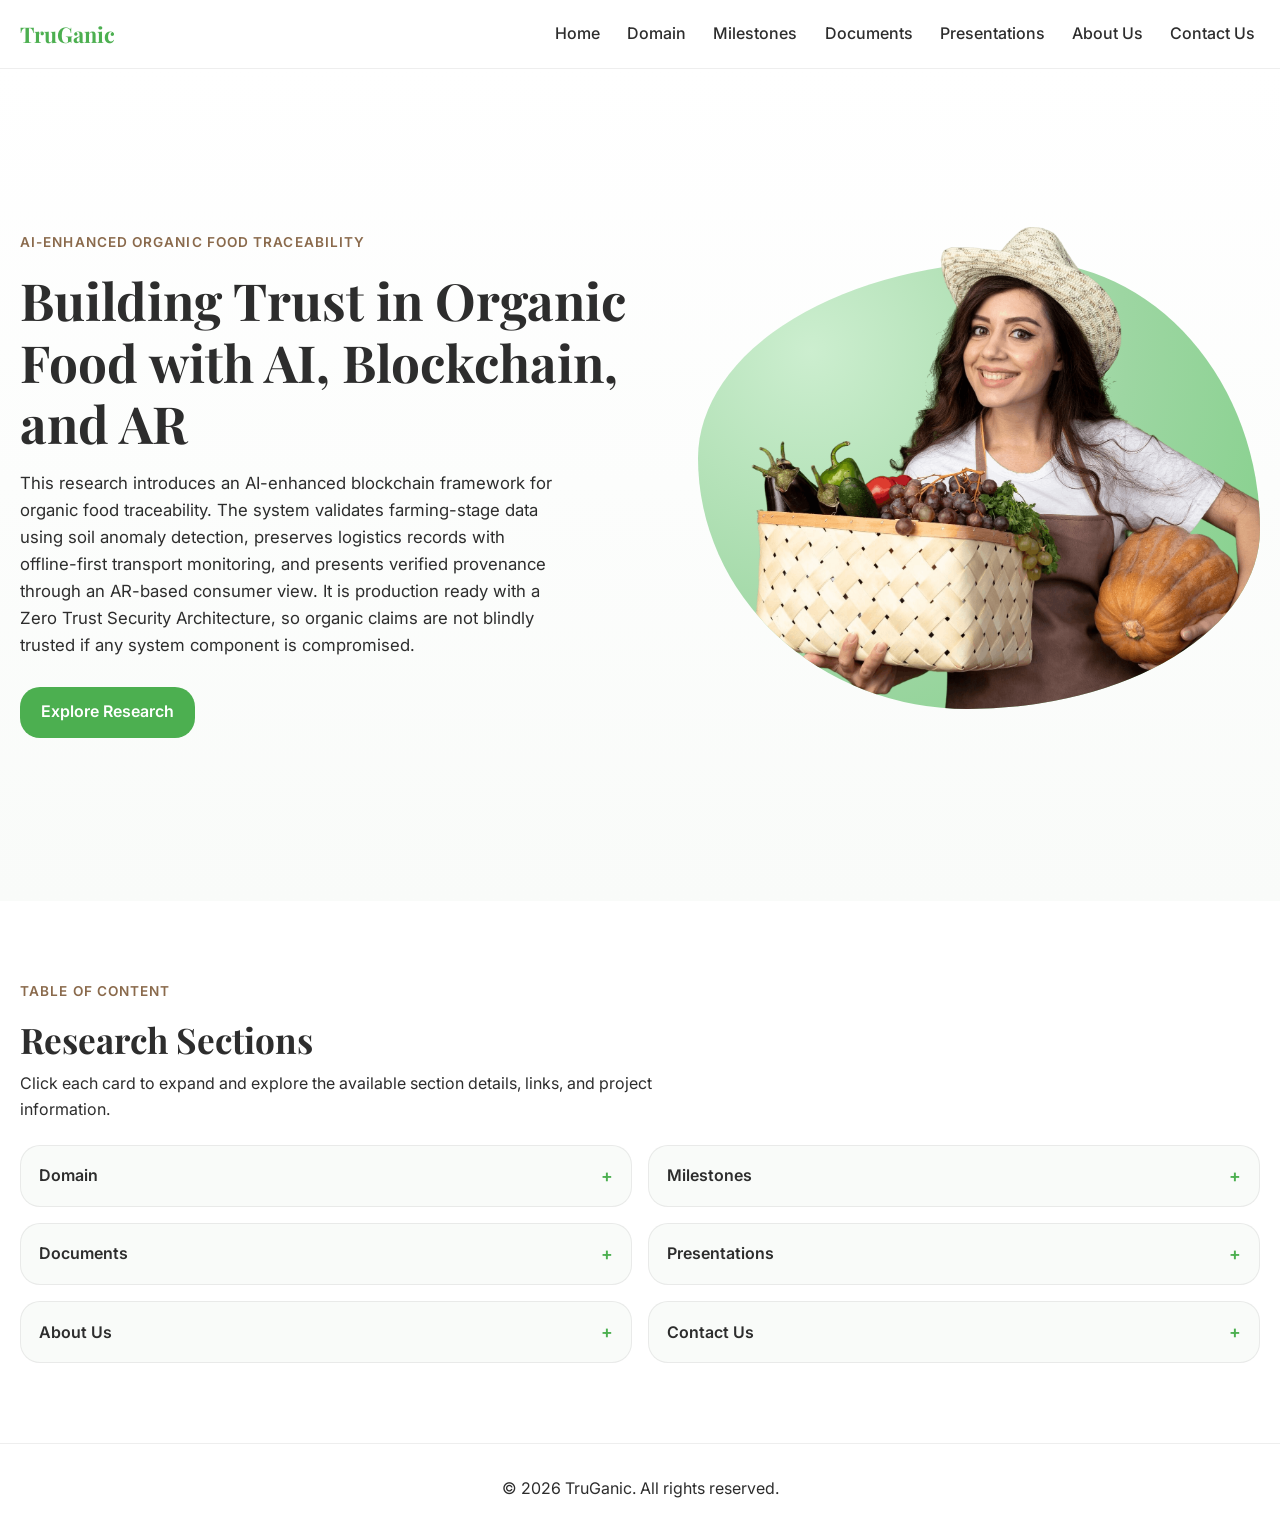
==== index.html @ d29c2b4c "Add new HTML pages for About, Contact, Documents, Domain, Milestones, Presentations, and Home sectio" ====
<!doctype html>
<html lang="en">
  <head>
    <meta charset="UTF-8" />
    <meta name="viewport" content="width=device-width, initial-scale=1.0" />
    <title>TruGanic | Home</title>
    <meta
      name="description"
      content="Production-ready organic food traceability platform with AI, blockchain, AR, and Zero Trust security architecture."
    />
    <link rel="preconnect" href="https://fonts.googleapis.com" />
    <link rel="preconnect" href="https://fonts.gstatic.com" crossorigin />
    <link
      href="https://fonts.googleapis.com/css2?family=Inter:wght@400;500;600;700&family=Playfair+Display:wght@600;700&display=swap"
      rel="stylesheet"
    />
    <link rel="stylesheet" href="./css/style.css" />
  </head>
  <body>
    <header class="site-header">
      <nav class="navbar container" aria-label="Main navigation">
        <a href="#" class="brand">TruGanic</a>
        <button
          class="nav-toggle"
          type="button"
          aria-expanded="false"
          aria-controls="primary-menu"
        >
          Menu
        </button>
        <ul class="nav-links" id="primary-menu">
          <li><a href="#">Home</a></li>
          <li><a href="./domain.html">Domain</a></li>
          <li><a href="./milestones.html">Milestones</a></li>
          <li><a href="./documents.html">Documents</a></li>
          <li><a href="./presentations.html">Presentations</a></li>
          <li><a href="./about.html">About Us</a></li>
          <li><a href="./contact.html">Contact Us</a></li>
        </ul>
      </nav>
    </header>

    <main>
      <section class="hero section-spacing">
        <div class="hero-inner container">
          <div class="hero-content">
            <p class="eyebrow">AI-Enhanced Organic Food Traceability</p>
            <h1>Building Trust in Organic Food with AI, Blockchain, and AR</h1>
            <p class="hero-text">
              This research introduces an AI-enhanced blockchain framework for
              organic food traceability. The system validates farming-stage
              data using soil anomaly detection, preserves logistics records
              with offline-first transport monitoring, and presents verified
              provenance through an AR-based consumer view. It is production
              ready with a Zero Trust Security Architecture, so organic claims
              are not blindly trusted if any system component is compromised.
            </p>
            <a href="#table-of-content" class="btn-primary">Explore Research</a>
          </div>

          <div class="hero-visual" aria-label="Gardener illustration">
            <div class="blob">
              <div class="blob-bottom-clip" aria-hidden="true">
                <img
                  class="hero-person hero-person-base"
                  src="./assets/images/smiling-young-female-gardener-uniform-wearing-gardening-hat-holds-vegetable-basket-pumpkin-isolated-green-wall-with-copy-space.png"
                  alt=""
                />
              </div>
              <img
                class="hero-person hero-person-pop"
                src="./assets/images/smiling-young-female-gardener-uniform-wearing-gardening-hat-holds-vegetable-basket-pumpkin-isolated-green-wall-with-copy-space.png"
                alt="Smiling gardener holding fresh organic produce"
              />
            </div>
          </div>
        </div>
      </section>

      <section id="table-of-content" class="toc section-spacing">
        <div class="container">
          <p class="eyebrow">Table of Content</p>
          <h2 class="toc-title">Research Sections</h2>
          <p class="toc-text">
            Click each card to expand and explore the available section
            details, links, and project information.
          </p>
          <div class="toc-grid">
            <details id="domain-card" class="toc-card">
              <summary>Domain</summary>
              <div class="toc-card-body">
                <p>
                  This section presents the domain details of the project and
                  summarizes the key findings gathered through the literature
                  survey.
                </p>
                <ul class="toc-list">
                  <li>Literature survey</li>
                  <li>Research gap</li>
                  <li>Research problem</li>
                  <li>Research objectives</li>
                  <li>Methodology</li>
                  <li>Technologies used</li>
                </ul>
                <a href="./domain.html" class="toc-more-btn">Go to Section</a>
              </div>
            </details>
            <details id="milestones-card" class="toc-card">
              <summary>Milestones</summary>
              <div class="toc-card-body">
                <p>
                  This section covers all project assessments with assessment
                  details, scheduled date, and allocated marks.
                </p>
                <p class="toc-select-label">
                  Choose an assessment
                </p>
                <div class="modern-select" id="milestone-select">
                  <button
                    type="button"
                    class="modern-select-trigger"
                    aria-expanded="false"
                  >
                    <span class="modern-select-value">Project Proposal</span>
                    <span class="modern-select-chevron" aria-hidden="true"></span>
                  </button>
                  <ul class="modern-select-menu">
                    <li>
                      <button type="button" class="modern-select-option is-active" data-value="proposal">
                        Project Proposal
                      </button>
                    </li>
                    <li>
                      <button type="button" class="modern-select-option" data-value="progress-1">
                        Progress Presentation - 1
                      </button>
                    </li>
                    <li>
                      <button type="button" class="modern-select-option" data-value="progress-2">
                        Progress Presentation - 2
                      </button>
                    </li>
                    <li>
                      <button type="button" class="modern-select-option" data-value="research-paper">
                        Research Paper
                      </button>
                    </li>
                    <li>
                      <button type="button" class="modern-select-option" data-value="final-report">
                        Final Report &amp; Presentation
                      </button>
                    </li>
                    <li>
                      <button type="button" class="modern-select-option" data-value="checklist">
                        CheckList Documents
                      </button>
                    </li>
                    <li>
                      <button type="button" class="modern-select-option" data-value="website">
                        Website
                      </button>
                    </li>
                    <li>
                      <button type="button" class="modern-select-option" data-value="log-book">
                        Log Book
                      </button>
                    </li>
                  </ul>
                </div>
                <div class="milestone-panel">
                  <div class="milestone-item is-active" data-milestone="proposal">
                    <p><strong>Assessment:</strong> Project Proposal</p>
                    <p><strong>Date:</strong> TBA</p>
                    <p><strong>Marks:</strong> TBA</p>
                  </div>
                  <div class="milestone-item" data-milestone="progress-1">
                    <p><strong>Assessment:</strong> Progress Presentation - 1</p>
                    <p><strong>Date:</strong> TBA</p>
                    <p><strong>Marks:</strong> TBA</p>
                  </div>
                  <div class="milestone-item" data-milestone="progress-2">
                    <p><strong>Assessment:</strong> Progress Presentation - 2</p>
                    <p><strong>Date:</strong> TBA</p>
                    <p><strong>Marks:</strong> TBA</p>
                  </div>
                  <div class="milestone-item" data-milestone="research-paper">
                    <p><strong>Assessment:</strong> Research Paper</p>
                    <p><strong>Date:</strong> TBA</p>
                    <p><strong>Marks:</strong> TBA</p>
                  </div>
                  <div class="milestone-item" data-milestone="final-report">
                    <p><strong>Assessment:</strong> Final Report &amp; Presentation</p>
                    <p><strong>Date:</strong> TBA</p>
                    <p><strong>Marks:</strong> TBA</p>
                  </div>
                  <div class="milestone-item" data-milestone="checklist">
                    <p><strong>Assessment:</strong> CheckList Documents</p>
                    <p><strong>Date:</strong> TBA</p>
                    <p><strong>Marks:</strong> TBA</p>
                  </div>
                  <div class="milestone-item" data-milestone="website">
                    <p><strong>Assessment:</strong> Website</p>
                    <p><strong>Date:</strong> TBA</p>
                    <p><strong>Marks:</strong> TBA</p>
                  </div>
                  <div class="milestone-item" data-milestone="log-book">
                    <p><strong>Assessment:</strong> Log Book</p>
                    <p><strong>Date:</strong> TBA</p>
                    <p><strong>Marks:</strong> TBA</p>
                  </div>
                </div>
                <a href="./milestones.html" class="toc-more-btn">Go to Section</a>
              </div>
            </details>
            <details id="documents-card" class="toc-card">
              <summary>Documents</summary>
              <div class="toc-card-body">
                <p>
                  This section lists produced and pending project documents.
                  Links are provided for users to view each item.
                </p>
                <ul class="toc-list">
                  <li><a href="./documents.html#project-charter">Project Charter</a></li>
                  <li><a href="./documents.html#project-taf">Project TAF</a></li>
                  <li><a href="./documents.html#project-proposals">Project Proposals</a></li>
                  <li><a href="./documents.html#final-reports">Final Reports</a></li>
                  <li><a href="./documents.html#log-books">Log Books</a></li>
                  <li><a href="./documents.html#research-paper">Research Paper</a></li>
                </ul>
                <a href="./documents.html" class="toc-more-btn">Go to Section</a>
              </div>
            </details>
            <details id="presentations-card" class="toc-card">
              <summary>Presentations</summary>
              <div class="toc-card-body">
                <p>
                  This section provides slides used in past presentations and
                  keeps provision for future presentation uploads.
                </p>
                <ul class="toc-list">
                  <li><a href="./presentations.html#proposal-presentation">Proposal Presentation</a></li>
                  <li><a href="./presentations.html#progress-presentation-1">Progress Presentation - 1</a></li>
                  <li><a href="./presentations.html#progress-presentation-2">Progress Presentation - 2</a></li>
                  <li><a href="./presentations.html#final-presentation">Final Presentation</a></li>
                </ul>
                <a href="./presentations.html" class="toc-more-btn">Go to Section</a>
              </div>
            </details>
            <details id="about-card" class="toc-card">
              <summary>About Us</summary>
              <div class="toc-card-body">
                <p>
                  This section introduces the team and key background
                  information related to the project members.
                </p>
                <ul class="toc-list">
                  <li>Group members</li>
                  <li>Identification photograph</li>
                  <li>Contact details</li>
                  <li>Relevant information</li>
                </ul>
                <a href="./about.html" class="toc-more-btn">Go to Section</a>
              </div>
            </details>
            <details id="contact-card" class="toc-card">
              <summary>Contact Us</summary>
              <div class="toc-card-body">
                <p>
                  This section provides general communication channels for
                  project inquiries and stakeholder coordination.
                </p>
                <ul class="toc-list">
                  <li>General contact phone numbers</li>
                  <li>General contact e-mail addresses</li>
                  <li>General e-mail template</li>
                </ul>
                <a href="./contact.html" class="toc-more-btn">Go to Section</a>
              </div>
            </details>
          </div>
        </div>
      </section>
    </main>

    <footer class="site-footer">
      <div class="container">
        <p>&copy; 2026 TruGanic. All rights reserved.</p>
      </div>
    </footer>

    <script src="./js/main.js"></script>
  </body>
</html>
---- css/style.css ----
:root {
  --primary-green: #4caf50;
  --text-dark: #2d2d2d;
  --soft-bg: #f9fbf9;
  --earthy-brown: #8a6a4c;
  --soft-orange: #f4a261;
  --radius-lg: 20px;
  --container-width: 1240px;
  --shadow-soft: 0 10px 28px rgba(45, 45, 45, 0.08);
}

*,
*::before,
*::after {
  box-sizing: border-box;
}

body {
  margin: 0;
  font-family: "Inter", Arial, sans-serif;
  color: var(--text-dark);
  background: #ffffff;
  line-height: 1.6;
  scroll-behavior: smooth;
}

img {
  max-width: 100%;
  display: block;
}

a {
  color: inherit;
  text-decoration: none;
}

h1,
h2,
h3,
h4 {
  margin: 0;
  font-family: "Playfair Display", Georgia, serif;
  line-height: 1.2;
}

p {
  margin: 0;
}

.container {
  width: min(100% - 1rem, var(--container-width));
  margin-inline: auto;
}

.section-spacing {
  padding: 5rem 0;
}

.site-header {
  position: sticky;
  top: 0;
  z-index: 100;
  background: rgba(255, 255, 255, 0.95);
  border-bottom: 1px solid rgba(45, 45, 45, 0.08);
  backdrop-filter: blur(6px);
}

.navbar {
  min-height: 4.25rem;
  display: flex;
  align-items: center;
  justify-content: space-between;
  gap: 1rem;
}

.brand {
  font-family: "Playfair Display", Georgia, serif;
  font-size: 1.35rem;
  font-weight: 700;
  color: var(--primary-green);
}

.nav-toggle {
  display: none;
  border: 0;
  border-radius: var(--radius-lg);
  background: var(--soft-bg);
  color: var(--text-dark);
  font: inherit;
  padding: 0.5rem 0.9rem;
  cursor: pointer;
}

.nav-links {
  list-style: none;
  margin: 0;
  padding: 0;
  display: flex;
  align-items: center;
  gap: 1.1rem;
}

.nav-links a,
.dropdown-toggle {
  font: inherit;
  color: var(--text-dark);
  font-weight: 500;
  border: 0;
  background: transparent;
  cursor: pointer;
  padding: 0.45rem 0.3rem;
  border-radius: var(--radius-lg);
}

.nav-links a:hover,
.dropdown-toggle:hover {
  color: var(--primary-green);
}

.has-dropdown {
  position: relative;
}

.dropdown-menu {
  list-style: none;
  margin: 0;
  padding: 0.5rem;
  position: absolute;
  top: calc(100% + 0.35rem);
  left: 0;
  min-width: 11rem;
  background: #ffffff;
  border-radius: var(--radius-lg);
  box-shadow: var(--shadow-soft);
  display: none;
}

.has-dropdown:hover .dropdown-menu,
.has-dropdown:focus-within .dropdown-menu,
.has-dropdown.open .dropdown-menu {
  display: block;
}

.dropdown-menu a {
  display: block;
  padding: 0.45rem 0.65rem;
}

.hero {
  background: linear-gradient(180deg, #ffffff 0%, var(--soft-bg) 100%);
  min-height: calc(100vh - 4.25rem);
  display: flex;
  align-items: center;
}

.hero-inner {
  display: grid;
  grid-template-columns: 1.15fr 1fr;
  gap: 2rem;
  align-items: center;
}

.hero-content {
  max-width: 38rem;
}

.eyebrow {
  font-size: 0.85rem;
  font-weight: 600;
  letter-spacing: 0.08em;
  text-transform: uppercase;
  color: var(--earthy-brown);
  margin-bottom: 1rem;
}

.hero-content h1 {
  font-size: clamp(2rem, 4vw, 3.5rem);
  margin-bottom: 1rem;
}

.hero-text {
  font-size: 1.05rem;
  max-width: 34rem;
  margin-bottom: 1.75rem;
}

.hero-content .hero-text a {
  color: var(--primary-green);
  text-decoration: underline;
  text-underline-offset: 2px;
  font-weight: 600;
}

.hero--presentations .hero-text {
  max-width: 52rem;
}

.btn-primary {
  display: inline-flex;
  align-items: center;
  justify-content: center;
  background: var(--primary-green);
  color: #ffffff;
  border-radius: var(--radius-lg);
  padding: 0.8rem 1.3rem;
  font-weight: 600;
}

.btn-primary:hover {
  background: #419644;
}

.hero-visual {
  position: relative;
  min-height: 26rem;
  display: flex;
  align-items: center;
  justify-content: center;
}

.blob {
  width: min(100%, 38rem);
  min-height: 28rem;
  background: radial-gradient(circle at 20% 20%, #cceecf 0%, #9dd6a2 55%, #7fcf86 100%);
  border-radius: 58% 42% 52% 48% / 44% 60% 40% 56%;
  position: relative;
  overflow: visible;
}

.blob-bottom-clip {
  position: absolute;
  inset: 0;
  border-radius: inherit;
  overflow: hidden;
  z-index: 1;
}

.hero-person {
  position: absolute;
  left: 50%;
  bottom: -1.5rem;
  transform: translateX(-50%);
  width: min(165%, 44rem);
  max-width: none;
  height: auto;
}

.hero-person-base {
  z-index: 1;
}

.hero-person-pop {
  z-index: 2;
  /* Show only upper part for pop-out effect */
  clip-path: inset(0 0 60% 0);
}

.toc {
  background: #ffffff;
}

.toc-title {
  font-size: clamp(1.6rem, 2.8vw, 2.2rem);
  margin-bottom: 0.65rem;
}

.toc-text {
  max-width: 44rem;
  margin-bottom: 1.4rem;
}

.toc-grid {
  display: grid;
  grid-template-columns: repeat(2, minmax(0, 1fr));
  gap: 1rem;
  align-items: start;
}

.toc-card {
  background: var(--soft-bg);
  border-radius: var(--radius-lg);
  border: 1px solid rgba(45, 45, 45, 0.08);
  padding: 1rem 1.1rem;
  align-self: start;
}

.toc-card summary {
  list-style: none;
  cursor: pointer;
  font-weight: 600;
  display: flex;
  align-items: center;
  justify-content: space-between;
}

.toc-card summary::-webkit-details-marker {
  display: none;
}

.toc-card summary::after {
  content: "+";
  color: var(--primary-green);
  font-size: 1.1rem;
}

.toc-card[open] summary::after {
  content: "-";
}

.toc-card p {
  margin-top: 0.7rem;
  color: #424242;
}

.toc-list {
  margin: 0.7rem 0 0;
  padding-left: 1.15rem;
  column-count: 2;
  column-gap: 1.4rem;
}

.toc-list li {
  margin-bottom: 0.25rem;
  break-inside: avoid;
}

.toc-select-label {
  margin-top: 0.9rem;
  font-size: 0.9rem;
  font-weight: 600;
}

.modern-select {
  width: 100%;
  margin-top: 0.45rem;
  position: relative;
}

.modern-select-trigger {
  width: 100%;
  border: 1px solid rgba(76, 175, 80, 0.3);
  border-radius: 16px;
  padding: 0.75rem 0.9rem;
  background: linear-gradient(180deg, #ffffff 0%, #f6fbf6 100%);
  color: var(--text-dark);
  font: inherit;
  font-weight: 500;
  display: flex;
  align-items: center;
  justify-content: space-between;
  cursor: pointer;
  box-shadow: 0 8px 20px rgba(76, 175, 80, 0.08);
}

.modern-select.open .modern-select-trigger {
  border-color: rgba(76, 175, 80, 0.65);
  box-shadow: 0 0 0 3px rgba(76, 175, 80, 0.14);
}

.modern-select-chevron {
  width: 10px;
  height: 10px;
  border-right: 2px solid #4caf50;
  border-bottom: 2px solid #4caf50;
  transform: rotate(45deg);
  transition: transform 0.2s ease;
  margin-right: 0.2rem;
}

.modern-select.open .modern-select-chevron {
  transform: rotate(-135deg);
  margin-top: 0.3rem;
}

.modern-select-menu {
  list-style: none;
  margin: 0.5rem 0 0;
  padding: 0.45rem;
  border-radius: 14px;
  border: 1px solid rgba(76, 175, 80, 0.22);
  background: rgba(255, 255, 255, 0.95);
  backdrop-filter: blur(8px);
  box-shadow: 0 10px 24px rgba(45, 45, 45, 0.08);
  display: none;
}

.modern-select.open .modern-select-menu {
  display: block;
}

.modern-select-option {
  width: 100%;
  border: 0;
  border-radius: 10px;
  padding: 0.5rem 0.6rem;
  margin: 0;
  background: transparent;
  color: var(--text-dark);
  text-align: left;
  font: inherit;
  cursor: pointer;
}

.modern-select-option:hover,
.modern-select-option.is-active {
  background: #eaf7ea;
  color: #1f6b23;
}

.milestone-panel {
  margin-top: 0.9rem;
  width: 100%;
}

.milestone-item {
  display: none;
  border-radius: 14px;
  background: rgba(255, 255, 255, 0.55);
  border: 1px solid rgba(45, 45, 45, 0.08);
  padding: 0.75rem 0.85rem;
}

.milestone-item.is-active {
  display: block;
}

.milestone-item p {
  margin: 0;
}

.milestone-item p + p {
  margin-top: 0.3rem;
}

.toc-card-body {
  margin-top: 0.65rem;
  display: flex;
  flex-direction: column;
  align-items: flex-start;
}

.toc-more-btn {
  display: inline-flex;
  align-items: center;
  justify-content: center;
  gap: 0.45rem;
  margin-top: 0.9rem;
  margin-left: 0;
  align-self: flex-start;
  background: linear-gradient(
    135deg,
    rgba(255, 255, 255, 0.5),
    rgba(255, 255, 255, 0.22)
  );
  color: var(--text-dark);
  border: 1px solid rgba(255, 255, 255, 0.78);
  border-radius: var(--radius-lg);
  padding: 0.48rem 0.95rem;
  font-size: 0.9rem;
  font-weight: 600;
  box-shadow: 0 8px 18px rgba(45, 45, 45, 0.1);
  backdrop-filter: blur(14px);
  -webkit-backdrop-filter: blur(14px);
}

.toc-more-btn:hover {
  background: linear-gradient(
    135deg,
    rgba(255, 255, 255, 0.65),
    rgba(255, 255, 255, 0.3)
  );
}

.toc-more-btn::after {
  content: "›";
  font-size: 1rem;
  line-height: 1;
}

.site-footer {
  padding: 2rem 0;
  background: #ffffff;
  border-top: 1px solid rgba(45, 45, 45, 0.08);
  text-align: center;
}

.domain-hero {
  background: linear-gradient(180deg, #ffffff 0%, var(--soft-bg) 100%);
  min-height: calc(100vh - 4.25rem);
  display: flex;
  align-items: center;
}

.domain-hero-layout {
  display: grid;
  grid-template-columns: repeat(2, minmax(0, 1fr));
  gap: 1.4rem;
  align-items: center;
}

.domain-title {
  font-size: clamp(2rem, 4vw, 3.5rem);
  margin-bottom: 0.9rem;
}

.domain-intro {
  max-width: 52rem;
  font-size: 1.05rem;
  margin-bottom: 1.75rem;
}

.domain-intro a {
  color: var(--primary-green);
  text-decoration: underline;
  text-underline-offset: 2px;
  font-weight: 600;
}

.domain-hero-visual {
  display: flex;
  justify-content: center;
}

.domain-hero-blob {
  width: min(100%, 32rem);
  min-height: 22rem;
  border-radius: 58% 42% 52% 48% / 44% 60% 40% 56%;
  background: radial-gradient(circle at 20% 20%, #cceecf 0%, #9dd6a2 55%, #7fcf86 100%);
  padding: 0.9rem;
  overflow: hidden;
}

.domain-hero-blob .domain-hero-image {
  width: 100%;
  height: 100%;
  object-fit: cover;
  border-radius: inherit;
}

.domain-hero-visual > .domain-hero-image {
  display: block;
  width: min(100%, 42rem);
  max-height: min(78vh, 36rem);
  height: auto;
  object-fit: cover;
  border-radius: 16px;
  border: 1px solid rgba(45, 45, 45, 0.08);
  box-shadow: 0 2px 12px rgba(45, 45, 45, 0.05);
}

.domain-sections {
  padding-top: 2rem;
}

.domain-flow {
  display: grid;
  gap: 1.5rem;
}

.domain-row {
  display: block;
  padding: 0;
}

.domain-text h2 {
  font-size: clamp(1.55rem, 2.2vw, 1.9rem);
  margin-bottom: 0.55rem;
}

.domain-text p {
  max-width: 100%;
}

.domain-row + .domain-row {
  padding-top: 1.1rem;
  border-top: 1px solid rgba(45, 45, 45, 0.08);
}

.domain-list {
  margin: 0.15rem 0 0;
  padding-left: 1.15rem;
}

.domain-list li + li {
  margin-top: 0.3rem;
}

.documents-hero {
  background: linear-gradient(180deg, #ffffff 0%, var(--soft-bg) 100%);
  min-height: calc(100vh - 4.25rem);
  display: flex;
  align-items: center;
}

.hero--presentations .hero-person {
  width: min(138%, 36rem);
  transform: translateX(calc(-50% - 2.75rem));
}

.hero--presentations .hero-person-pop {
  clip-path: inset(0 0 22% 0);
}

.hero--about .hero-person {
  width: min(143%, 37rem);
  transform: translateX(calc(-50% + 0.4rem));
}

.hero--about .blob {
  width: min(100%, 48rem);
}

.hero--about .hero-person-pop {
  clip-path: inset(0 0 60% 0);
}

.hero--about {
  margin-bottom: 2.5rem;
}

.hero--contact .hero-person {
  width: min(128%, 32rem);
  transform: translateX(calc(-50% + 0.3rem));
}

.hero--contact .blob {
  width: min(100%, 31.5rem);
  min-height: 25rem;
}

.hero--contact .hero-text {
  max-width: 52rem;
}

.hero--contact .hero-person-pop {
  clip-path: inset(0 0 60% 0);
}

.contact-sections {
  padding-top: 2rem;
}

.contact-flow {
  display: grid;
  grid-template-columns: 1fr;
  gap: 1.5rem;
}

.contact-card {
  padding: 0;
}

.contact-flow > .contact-card:first-child {
  margin-bottom: 1.25rem;
}

.contact-flow > .contact-card:nth-child(2) {
  margin-bottom: 1.25rem;
}

.contact-card h2 {
  font-size: clamp(1.35rem, 2vw, 1.6rem);
  margin-bottom: 0.45rem;
}

.contact-list {
  margin: 0.55rem 0 0;
  padding-left: 1rem;
}

.contact-list li + li {
  margin-top: 0.25rem;
}

.contact-list a {
  color: var(--primary-green);
  font-weight: 600;
}

.contact-list a:hover {
  text-decoration: underline;
  text-underline-offset: 3px;
}

.contact-table-wrap {
  margin-top: 0.75rem;
  border-radius: 16px;
  border: 1px solid rgba(45, 45, 45, 0.07);
  background: #ffffff;
  box-shadow: 0 2px 10px rgba(45, 45, 45, 0.04);
  overflow: hidden;
  overflow-x: auto;
  -webkit-overflow-scrolling: touch;
}

.contact-table {
  width: 100%;
  border-collapse: separate;
  border-spacing: 0;
  font-size: 0.95rem;
}

.contact-table thead th {
  text-align: left;
  padding: 0.85rem 1.1rem;
  font-size: 0.72rem;
  font-weight: 700;
  letter-spacing: 0.08em;
  text-transform: uppercase;
  color: var(--earthy-brown);
  background: linear-gradient(180deg, #f9fbf9 0%, #f1f5f1 100%);
  border-bottom: 1px solid rgba(45, 45, 45, 0.08);
  vertical-align: middle;
}

.contact-table tbody td {
  text-align: left;
  padding: 0.9rem 1.1rem;
  border-bottom: 1px solid rgba(45, 45, 45, 0.06);
  vertical-align: middle;
}

.contact-table tbody tr:hover td {
  background: rgba(76, 175, 80, 0.07);
}

.contact-table tbody tr:last-child td {
  border-bottom: 0;
}

.contact-table tbody td:first-child {
  font-weight: 600;
  color: var(--text-dark);
}

.contact-table a {
  color: var(--primary-green);
  text-decoration: none;
  font-weight: 600;
  word-break: break-word;
}

.contact-table a:hover {
  color: #419644;
  text-decoration: underline;
  text-underline-offset: 3px;
}

.about-team {
  padding-top: 2rem;
}

.team-members {
  display: grid;
  gap: 1.8rem;
}

.team-member-card {
  display: grid;
  grid-template-columns: minmax(300px, 420px) 1fr;
  gap: 1.4rem;
  align-items: center;
}

.team-member-card:nth-child(even) {
  grid-template-columns: 1fr minmax(300px, 420px);
}

.team-member-card:nth-child(even) .team-member-photo-wrap {
  order: 2;
}

.team-member-card:nth-child(even) .team-member-content {
  order: 1;
  text-align: left;
}

.team-member-photo-wrap {
  position: relative;
  width: 100%;
  min-height: 410px;
  border-radius: 58% 42% 52% 48% / 44% 60% 40% 56%;
  background: radial-gradient(circle at 20% 20%, #cceecf 0%, #9dd6a2 55%, #7fcf86 100%);
  overflow: visible;
}

.team-member-photo-clip {
  position: absolute;
  inset: 0;
  border-radius: inherit;
  overflow: hidden;
  z-index: 1;
}

.team-member-photo {
  position: absolute;
  left: 50%;
  bottom: -0.9rem;
  transform: translateX(-50%);
  width: min(152%, 30rem);
  max-width: none;
  height: auto;
}

.team-member-photo-base {
  z-index: 1;
}

.team-member-photo-pop {
  z-index: 2;
  /* Show only upper area outside blob like hero */
  clip-path: inset(0 0 58% 0);
}

.team-member-card:nth-child(even) .team-member-photo {
  transform: translateX(calc(-50% + 0.35rem));
}

.team-member-card:nth-child(even) .team-member-photo-pop {
  clip-path: inset(0 0 56% 0);
}

.team-member-social {
  position: absolute;
  left: 50%;
  bottom: 1rem;
  transform: translateX(-50%);
  z-index: 3;
  display: flex;
  gap: 0.5rem;
}

.social-icon-link {
  width: 2.15rem;
  height: 2.15rem;
  display: inline-flex;
  align-items: center;
  justify-content: center;
  border-radius: 999px;
  background: #ffffff;
  border: 1px solid rgba(45, 45, 45, 0.12);
  color: var(--text-dark);
  box-shadow: 0 8px 18px rgba(45, 45, 45, 0.12);
}

.social-icon-link svg {
  width: 17px;
  height: 17px;
  fill: currentColor;
}

.social-icon-link:hover {
  color: var(--primary-green);
  border-color: rgba(76, 175, 80, 0.45);
}

.social-icon-link.is-disabled {
  opacity: 0.45;
  pointer-events: none;
}

.team-member-content {
  width: 100%;
  max-width: 56rem;
}

.team-member-name {
  font-size: clamp(1.25rem, 2vw, 1.5rem);
}

.team-role {
  margin-top: 0.2rem;
  font-weight: 600;
  color: var(--primary-green);
}

.team-description {
  margin-top: 0.45rem;
}

.team-contact-list {
  margin: 0.55rem 0 0;
  padding-left: 1rem;
}

.team-contact-list li + li {
  margin-top: 0.2rem;
}

.team-member-card:nth-child(even) .team-contact-list {
  padding-left: 1rem;
  padding-right: 0;
}

.documents-hero .blob {
  width: min(100%, 33rem);
  min-height: 24rem;
}

.documents-placeholder-blob {
  min-height: 24rem;
}

.documents-placeholder {
  width: 100%;
  min-height: 22rem;
  border-radius: inherit;
  border: 2px dashed rgba(45, 45, 45, 0.2);
  background: rgba(255, 255, 255, 0.45);
  display: grid;
  place-items: center;
  text-align: center;
  padding: 1rem;
}

.documents-placeholder-title {
  font-weight: 700;
  margin-bottom: 0.25rem;
}

.documents-sections {
  padding-top: 2rem;
}

.documents-flow {
  display: grid;
  gap: 1.2rem;
}

.document-group {
  scroll-margin-top: 5.5rem;
  padding-top: 0.4rem;
}

.document-group + .document-group {
  padding-top: 1rem;
  border-top: 1px solid rgba(45, 45, 45, 0.08);
}

.document-group-title {
  font-size: clamp(1.55rem, 2.2vw, 1.9rem);
  margin-bottom: 0.8rem;
}

.document-grid {
  display: grid;
  grid-template-columns: repeat(2, minmax(0, 1fr));
  gap: 0.9rem;
}

.document-card {
  border: 1px solid rgba(45, 45, 45, 0.08);
  border-radius: 14px;
  background: linear-gradient(180deg, #ffffff 0%, #f9fbf9 100%);
  padding: 0.85rem 0.9rem;
  box-shadow: 0 8px 20px rgba(45, 45, 45, 0.05);
}

.document-card[id] {
  scroll-margin-top: 5.5rem;
}

.document-name {
  font-weight: 600;
}

.document-meta {
  margin-top: 0.2rem;
  color: #4a4a4a;
  font-size: 0.92rem;
}

.it-label {
  font-weight: 600;
  color: var(--text-dark);
}

.it-number {
  font-weight: 600;
  color: var(--primary-green);
  letter-spacing: 0.02em;
}

.document-actions {
  margin-top: 0.7rem;
  display: flex;
  flex-wrap: wrap;
  gap: 0.55rem;
}

.doc-action {
  display: inline-flex;
  align-items: center;
  justify-content: center;
  gap: 0.35rem;
  min-width: 6.4rem;
  border-radius: var(--radius-lg);
  padding: 0.45rem 0.85rem;
  font-size: 0.9rem;
  font-weight: 600;
  border: 1px solid transparent;
}

.doc-action svg {
  width: 16px;
  height: 16px;
  fill: currentColor;
}

.doc-view {
  background: var(--primary-green);
  color: #fff;
}

.doc-view:hover {
  background: #419644;
}

.doc-download {
  background: #fff;
  color: var(--text-dark);
  border-color: rgba(45, 45, 45, 0.16);
}

.doc-download:hover {
  background: #f6f7f8;
}

@media (max-width: 860px) {
  .document-grid {
    grid-template-columns: 1fr;
  }
}

.milestones-hero {
  background: linear-gradient(180deg, #ffffff 0%, var(--soft-bg) 100%);
  min-height: calc(100vh - 4.25rem);
  display: flex;
  align-items: center;
}

.milestones-hero .domain-hero-blob {
  min-height: 26rem;
}

.milestones-hero .milestone-hero-image {
  object-fit: contain;
  object-position: center;
}

.milestones-sections {
  padding-top: 2rem;
}

.milestones-flow {
  display: grid;
  gap: 1.1rem;
}

.milestone-jump-wrap {
  margin-top: 1.25rem;
  max-width: 22rem;
}

.milestone-jump-wrap .toc-select-label {
  margin-top: 0;
}

.milestones-detail-area .milestone-placeholder {
  margin: 0;
  padding: 1.75rem 1rem;
  text-align: center;
  color: rgba(45, 45, 45, 0.55);
  border: 1px dashed rgba(45, 45, 45, 0.14);
  border-radius: 12px;
}

.milestones-detail-area.has-selection .milestone-placeholder {
  display: none;
}

.milestones-detail-area .milestones-flow .milestone-block {
  display: none;
  scroll-margin-top: 5.5rem;
}

.milestones-detail-area.has-selection .milestones-flow .milestone-block.is-active {
  display: block;
}

.milestones-detail-area .milestones-flow .milestone-block + .milestone-block {
  padding-top: 0;
  border-top: none;
}

.milestone-block h2 {
  font-size: clamp(1.55rem, 2.2vw, 1.9rem);
  margin-bottom: 0.45rem;
}

.milestone-block p + p {
  margin-top: 0.35rem;
}

.milestone-block + .milestone-block {
  padding-top: 1rem;
  border-top: 1px solid rgba(45, 45, 45, 0.08);
}

@media (max-width: 980px) {
  .hero-inner {
    grid-template-columns: 1fr;
  }

  .hero-visual {
    min-height: 20rem;
  }

  .hero-person {
    width: min(152%, 36rem);
  }

  .hero--presentations .hero-person {
    width: min(128%, 30rem);
    transform: translateX(calc(-50% - 1.75rem));
  }

  .hero--about .hero-person {
    width: min(134%, 31rem);
    transform: translateX(calc(-50% + 0.2rem));
  }

  .hero--contact .hero-person {
    width: min(122%, 27.5rem);
    transform: translateX(calc(-50% + 0.1rem));
  }

  .hero--contact .blob {
    min-height: 22rem;
  }

  .toc-grid {
    grid-template-columns: 1fr;
  }

  .toc-list {
    column-count: 1;
  }

  .domain-row {
    display: block;
  }

  .domain-hero-layout {
    grid-template-columns: 1fr;
  }
}

@media (max-width: 860px) {
  .nav-toggle {
    display: inline-flex;
  }

  .nav-links {
    position: absolute;
    top: 100%;
    right: 1rem;
    left: 1rem;
    background: #ffffff;
    border-radius: var(--radius-lg);
    box-shadow: var(--shadow-soft);
    display: none;
    flex-direction: column;
    align-items: flex-start;
    padding: 0.7rem;
    gap: 0.2rem;
  }

  .nav-links.show {
    display: flex;
  }

  .has-dropdown {
    width: 100%;
  }

  .dropdown-menu {
    position: static;
    box-shadow: none;
    width: 100%;
    padding-inline: 0;
  }

  .toc-grid {
    grid-template-columns: 1fr;
  }

  .team-member-card {
    grid-template-columns: 1fr;
    gap: 0.9rem;
  }

  .team-member-card:nth-child(even) .team-member-photo-wrap,
  .team-member-card:nth-child(even) .team-member-content {
    order: initial;
    text-align: left;
  }

  .team-member-photo-wrap {
    max-width: 330px;
    margin-inline: auto;
    min-height: 330px;
  }

  .team-member-photo {
    width: min(146%, 21rem);
    bottom: -0.7rem;
  }

  .team-member-card:nth-child(even) .team-contact-list {
    padding-right: 0;
    padding-left: 1rem;
  }
}
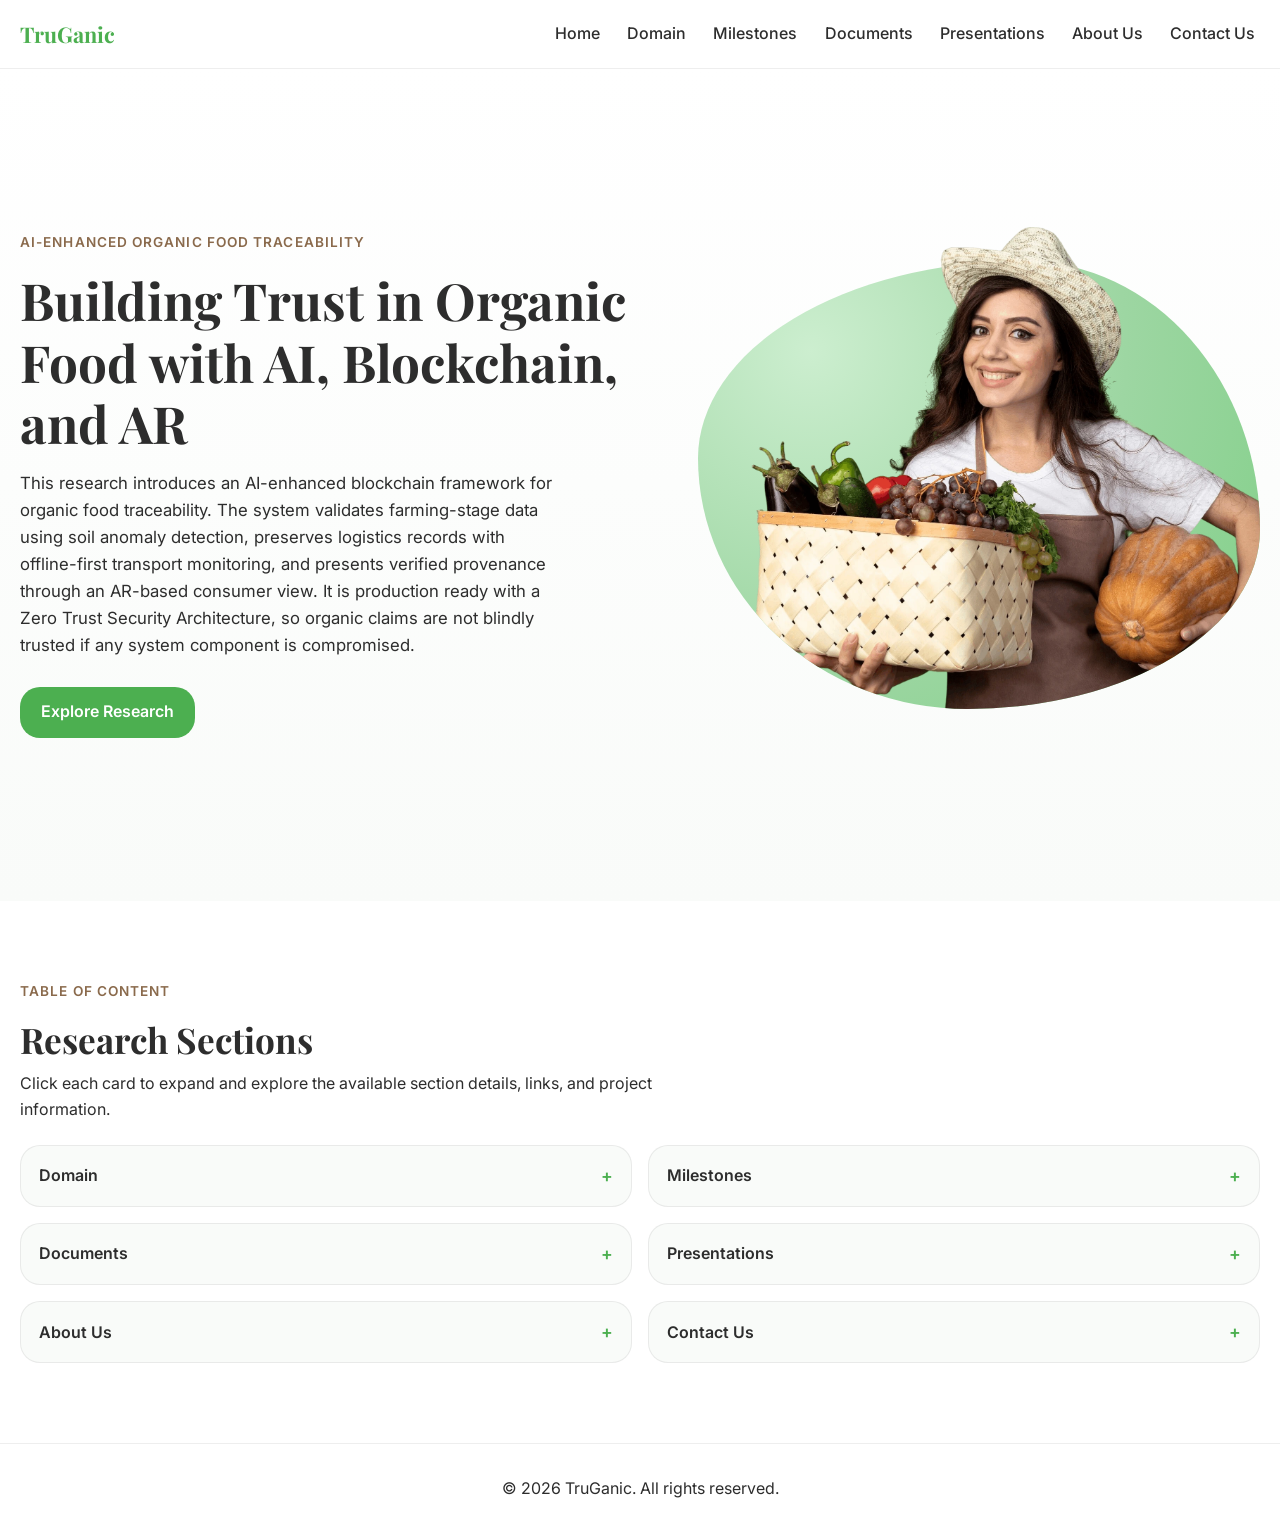
==== commit d099bd6a: "Replace PNG images with WEBP format in index.html for improved performance and loading speed" ====
--- a/index.html
+++ b/index.html
@@ -63,13 +63,13 @@
               <div class="blob-bottom-clip" aria-hidden="true">
                 <img
                   class="hero-person hero-person-base"
-                  src="./assets/images/smiling-young-female-gardener-uniform-wearing-gardening-hat-holds-vegetable-basket-pumpkin-isolated-green-wall-with-copy-space.png"
+                  src="./assets/images/smiling-young-female-gardener-uniform-wearing-gardening-hat-holds-vegetable-basket-pumpkin-isolated-green-wall-with-copy-space.webp"
                   alt=""
                 />
               </div>
               <img
                 class="hero-person hero-person-pop"
-                src="./assets/images/smiling-young-female-gardener-uniform-wearing-gardening-hat-holds-vegetable-basket-pumpkin-isolated-green-wall-with-copy-space.png"
+                src="./assets/images/smiling-young-female-gardener-uniform-wearing-gardening-hat-holds-vegetable-basket-pumpkin-isolated-green-wall-with-copy-space.webp"
                 alt="Smiling gardener holding fresh organic produce"
               />
             </div>
--- a/css/style.css
+++ b/css/style.css
@@ -521,6 +521,23 @@
   justify-content: center;
 }
 
+/* Index-style blob hero; tuned for wide domain photo */
+.domain-hero .blob {
+  width: min(100%, 36rem);
+  min-height: 28rem;
+}
+
+.domain-hero .hero-person {
+  width: min(128%, 40rem);
+  bottom: 0;
+  object-fit: contain;
+  object-position: center bottom;
+}
+
+.domain-hero .hero-person-pop {
+  clip-path: inset(0 0 75% 0);
+}
+
 .domain-hero-blob {
   width: min(100%, 32rem);
   min-height: 22rem;
@@ -535,17 +552,6 @@
   height: 100%;
   object-fit: cover;
   border-radius: inherit;
-}
-
-.domain-hero-visual > .domain-hero-image {
-  display: block;
-  width: min(100%, 42rem);
-  max-height: min(78vh, 36rem);
-  height: auto;
-  object-fit: cover;
-  border-radius: 16px;
-  border: 1px solid rgba(45, 45, 45, 0.08);
-  box-shadow: 0 2px 12px rgba(45, 45, 45, 0.05);
 }
 
 .domain-sections {
@@ -1118,6 +1124,10 @@
 
   .hero-person {
     width: min(152%, 36rem);
+  }
+
+  .domain-hero .hero-person {
+    width: min(118%, 34rem);
   }
 
   .hero--presentations .hero-person {
